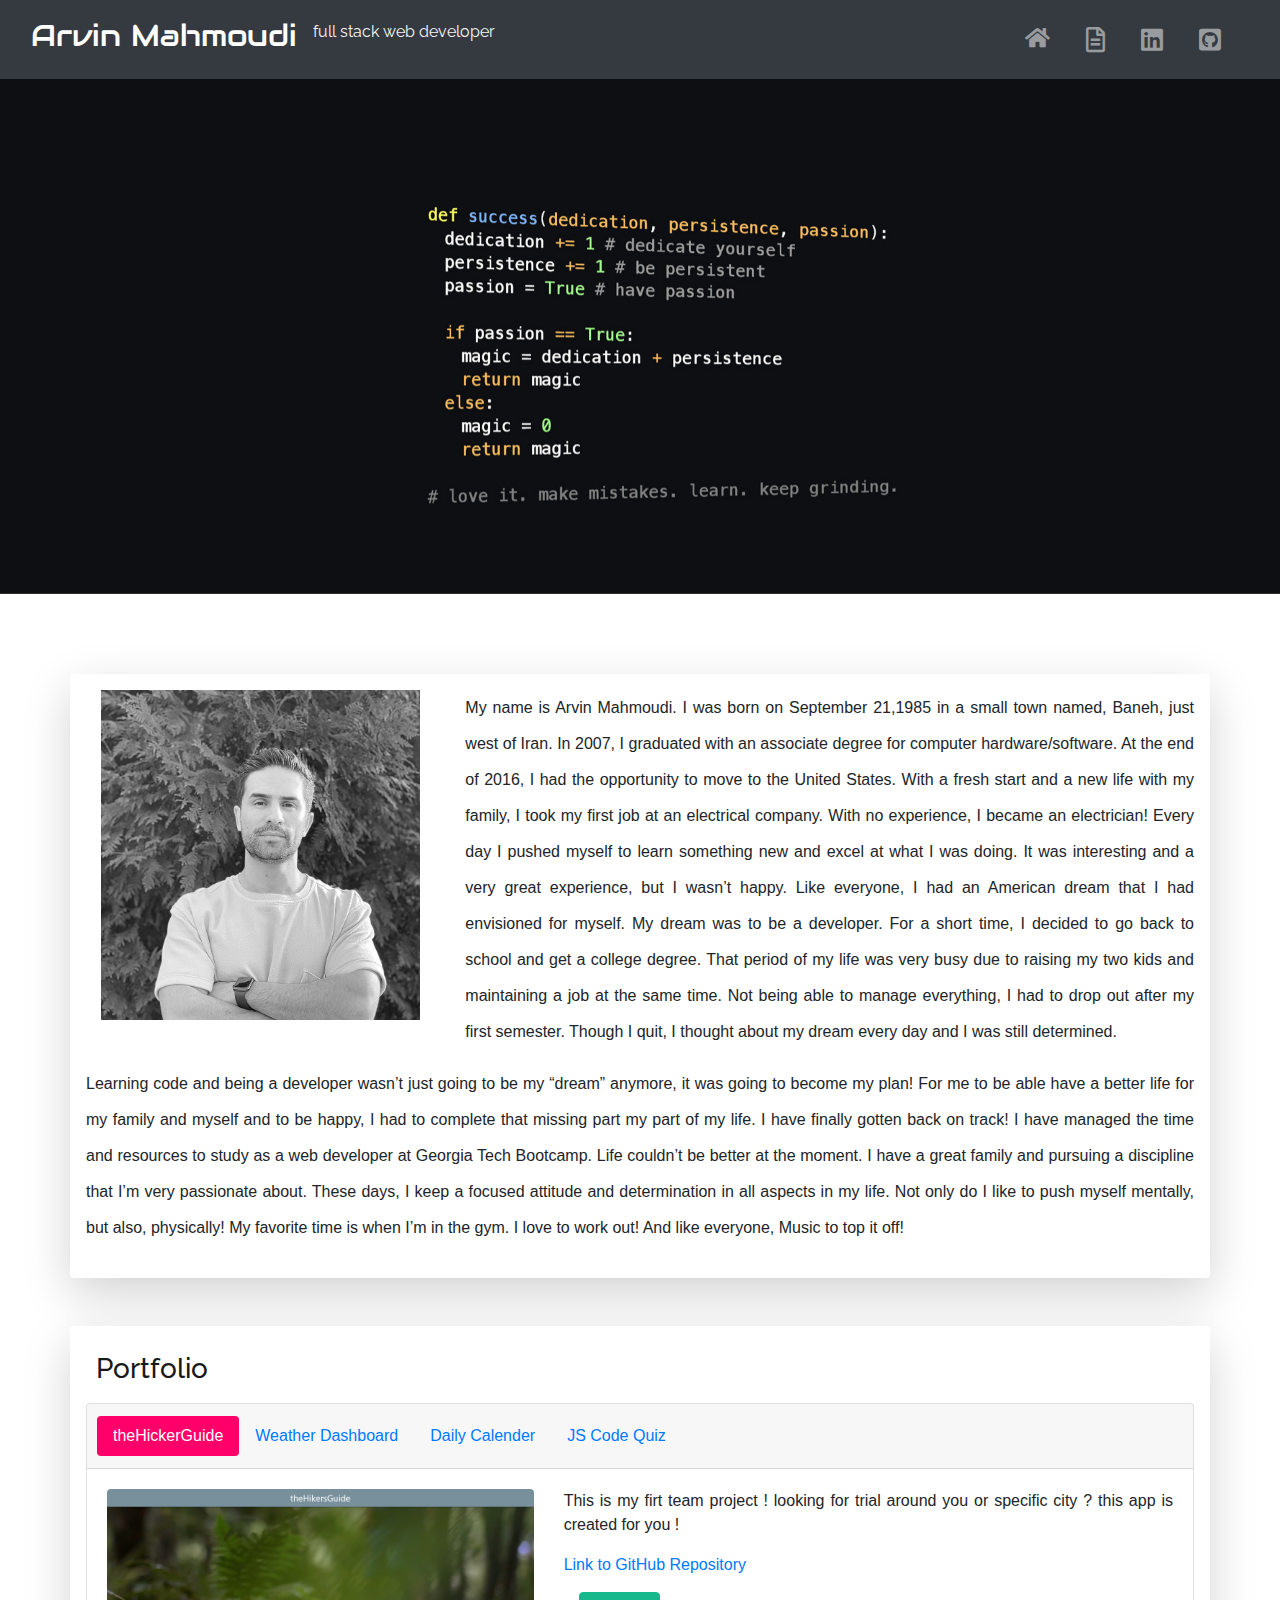
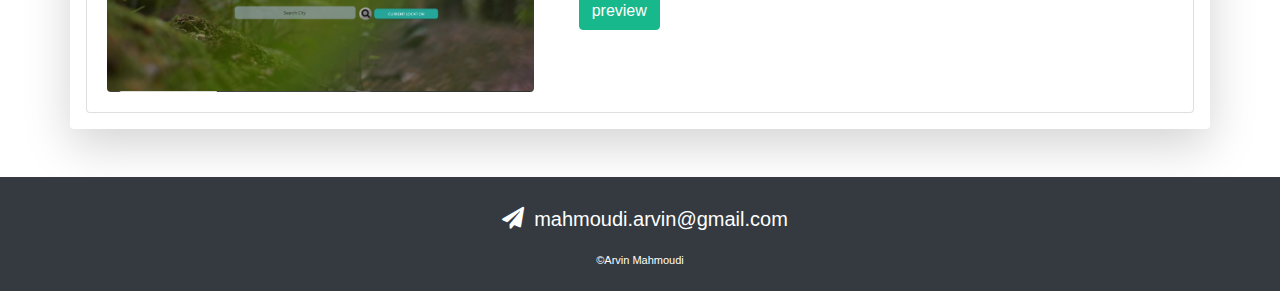
==== index.html @ 7edc0013 "create a seperate repo for portfolio" ====
<!DOCTYPE html>
<html lang="en">

<head>
  <meta charset="UTF-8">
  <meta name="viewport" content="width=device-width, initial-scale=1.0">
  <meta http-equiv="X-UA-Compatible" content="ie=edge">
  <title>Portfolio</title>

  <!-- Boostrap CSS link -->

  <link rel="stylesheet" href="https://stackpath.bootstrapcdn.com/bootstrap/4.4.1/css/bootstrap.min.css"
    integrity="sha384-Vkoo8x4CGsO3+Hhxv8T/Q5PaXtkKtu6ug5TOeNV6gBiFeWPGFN9MuhOf23Q9Ifjh" crossorigin="anonymous">
  <!--Boostrap JS link  -->
  <script src="https://code.jquery.com/jquery-3.4.1.slim.min.js"
    integrity="sha384-J6qa4849blE2+poT4WnyKhv5vZF5SrPo0iEjwBvKU7imGFAV0wwj1yYfoRSJoZ+n"
    crossorigin="anonymous"></script>
  <script src="https://cdn.jsdelivr.net/npm/popper.js@1.16.0/dist/umd/popper.min.js"
    integrity="sha384-Q6E9RHvbIyZFJoft+2mJbHaEWldlvI9IOYy5n3zV9zzTtmI3UksdQRVvoxMfooAo"
    crossorigin="anonymous"></script>
  <script src="https://stackpath.bootstrapcdn.com/bootstrap/4.4.1/js/bootstrap.min.js"
    integrity="sha384-wfSDF2E50Y2D1uUdj0O3uMBJnjuUD4Ih7YwaYd1iqfktj0Uod8GCExl3Og8ifwB6"
    crossorigin="anonymous"></script>
  <!-- Font awsome icon link -->
  <!-- <script src="https://kit.fontawesome.com/f520db768e.js" crossorigin="anonymous"></script> -->
  <!-- CSS file -->
  <link rel="stylesheet" href="style.css">
  <!-- Google Font -->

  <!-- h1 font family -->
  <link href="https://fonts.googleapis.com/css?family=Audiowide&display=swap" rel="stylesheet">
  <link href="https://fonts.googleapis.com/css?family=Poiret+One&display=swap" rel="stylesheet">
  <link href="https://fonts.googleapis.com/css?family=Raleway&display=swap" rel="stylesheet">


  <!-- (link) font -->
  <link href="https://fonts.googleapis.com/css?family=Exo+2&display=swap" rel="stylesheet">

  <link rel="stylesheet" href="Assets/css/all.css">
  <link rel="stylesheet" href="Assets/css/fontawesome.css">
  <link rel="stylesheet" href="Assets\css\fontawesome-all.min.css">
  <!-- JS file -->
  <script defer src="script.js"></script>

</head>

<body>
  <!-- Nav Bar -->
  <nav class="navbar navbar-expand-md navbar-dark bg-dark sticky-top">


    <div class="container-fluid">
      <div>
        <h1 class="navbar-brand ">Arvin Mahmoudi</h1>
      </div>
      <div>
        <p id="header-p"> full stack web developer</p>
      </div>

      <button class="navbar-toggler" type="button" data-toggle="collapse" data-target="#navbarResponsive"
        aria-controls="navbarResponsive" aria-expanded="false" aria-label="Toggle navigation">
        <span class="navbar-toggler-icon"></span>
      </button>
      <div class="collapse navbar-collapse" id="navbarResponsive">
        <!-- <div class="navbar-nav"> -->
        <ul class="navbar-nav ml-auto">
          <li class="nav-item">
            <a href="index.html" class="nav-link  fas fa-home" data-toggle="tooltip" data-placement="bottom"
              title="Home"><span class="label"></span></a>
          </li>

          <li class="nav-item">
            <a href="resume.html" class=" nav-link far fa-file-alt" data-toggle="tooltip" data-placement="bottom"
              title="Resume" target="_blank"><span class="label"></span></a>
          </li>
          <li class="nav-item">
            <a href="https://www.linkedin.com/in/arvin-mahmoudi" class=" nav-link  fab fa-linkedin"
              data-toggle="tooltip" data-placement="bottom" title="Linkedin" target="_blank"><span
                class="label"></span></a>
          </li>
          <li class="nav-item">
            <a href="https://github.com/arvin-m" target="_blank" class="nav-link  fab fa-github-square "
              data-toggle="tooltip" data-placement="bottom" title="GitHub"><span class="label"></span></a>
          </li>



        </ul>



      </div>
  </nav>


  <!-- carousel -->
  <div id="carouselExampleSlidesOnly" class="carousel slide" data-ride="carousel">
    <div class="carousel-inner">
      <div class="carousel-item active">
        <img src="Assets/images/Banner.png" class="d-block w-100" alt="...">
      </div>
      <div class="carousel-item">
        <img src="Assets/images/photo-12.png" class="d-block w-100" alt="...">
      </div>
      <div class="carousel-item">
        <img src="Assets/images/photo-10.png" class="d-block w-100" alt="...">
      </div>
    </div>
  </div>


  <!-- main content -->
  <div class="container-fluid padding" id="first-main-container">
    <div class="container" id="space"></div>
    <!-- about me section -->
    <div class="container shadow-lg p-3 mb-5 bg-white rounded">

      <div class="row justify-content-start ">

        <div class="col-xs-12 col-sm-12 col-md-4 col-lg-4">
          <img class="col-sm" src="Assets\images\arvin 2.png" class="rounded" alt="A Picture Of Me !"></div>

        <div class="col-xs-12 col-sm-12 col-md-8 col-lg-8">
          <p class="paragraph">My name is Arvin Mahmoudi. I was born on September 21,1985 in a small town
            named,
            Baneh, just west of Iran. In 2007, I graduated with an associate degree for computer
            hardware/software. At the end of 2016, I had the opportunity to move to the United
            States. With a fresh start and a new life with my family, I took my first job at an electrical
            company. With no experience, I became an electrician! Every day I pushed myself to
            learn something new and excel at what I was doing. It was interesting and a very great
            experience, but I wasn’t happy. Like everyone, I had an American dream that I had
            envisioned for myself. My dream was to be a developer. For a short time, I decided to
            go back to school and get a college degree. That period of my life was very busy due to
            raising my two kids and maintaining a job at the same time. Not being able to manage
            everything, I had to drop out after my first semester. Though I quit, I thought about my
            dream every day and I was still determined.
          </p>
        </div>

      </div>

      <div class="row justify-content-start">
        <div class="col-xs-12 col-sm-12 col-md-12 col-lg-12">
          <p class="paragraph">Learning code and being a developer
            wasn’t just going to be my “dream” anymore, it was going to become my plan! For me to
            be able have a better life for my family and myself and to be happy, I had to complete
            that missing part my part of my life.
            I have finally gotten back on track! I have managed
            the time and resources to study as a web developer at Georgia Tech Bootcamp. Life
            couldn’t be better at the moment. I have a great family and pursuing a discipline that I’m
            very passionate about. These days, I keep a focused attitude and determination in all
            aspects in my life. Not only do I like to push myself mentally, but also, physically! My
            favorite time is when I’m in the gym. I love to work out! And like everyone, Music to top it
            off!
          </p>
        </div>

      </div>

    </div>

    <!-- portfolio content -->
    <div class="container shadow-lg p-3 mb-5 bg-white rounded ">
      <div class="row">
        <div class="col-xs-12 col-sm-12 col-md-12 col-lg-12">
          <h3>Portfolio</h3>
        </div>
      </div>
      <div class="row">
        <div class="col-xs-12 col-sm-12 col-md-12 col-lg-12">
          <!-- Card project -->
          <div class="card text-justify justify-content-start">
            <div class=" card-header">
              <ul class="nav nav-pills card-header-pills justify-content-start">
                <li class="nav-item ">
                  <a class="nav-link  btnBcolor  " id="hickerBtn" href="#">theHickerGuide</a>
                </li>
                <li class="nav-item">
                  <a class="nav-link " href="#" id="weatherBtn">Weather Dashboard</a>
                </li>
                <li class="nav-item">
                  <a class="nav-link " href="#" id="calenderBtn">Daily Calender</a>
                </li>
                <li class="nav-item">
                  <a class="nav-link " href="#" id="quizBtn">JS Code Quiz</a>
                </li>

              </ul>
            </div>
            <!-- hicker project content -->
            <div class="card-body" id="hicker-body">
              <div class="row portf-card-content">
                <div class="col-xs-12 col-sm-12 col-md-5 col-lg-5">
                  <img src="Assets/images/project-pic/hicker-guide.PNG" alt="" class=" card-img prot-picture rounded">
                </div>
                <div class="col-xs-12 col-sm-12 col-sm-7 col-lg-7 text-justify justify-content-start">
                  <p class="card-text">This is my firt team project ! looking for trial around you or specific
                    city ? this app is created for you !</p>
                  <a class="card-title" href="https://github.com/arvin-m/theHikersGuide" target="_blank">Link to
                    GitHub Repository</a>

                  <div class="col-xs-12 col-sm-2 col-md-2 col-lg-2"><a href="https://aagrosse.github.io/theHikersGuide/"
                      class="btn btn-info" target="_blank">preview</a>
                  </div>
                </div>


              </div>
            </div>
            <!-- weather app content -->
            <div class="card-body" id="weather-body">
              <div class="row portf-card-content">
                <div class="col-xs-12 col-sm-12 col-md-5 col-lg-5">
                  <img src="Assets/images/project-pic/weather-dash.PNG" alt="" class="card-img prot-picture rounded">
                </div>
                <div class="col-xs-12 col-sm-12 col-sm-7 col-lg-7 text-justify justify-content-start">
                  <p class="card-text">Weather dashboar is an application to show you the weather information of
                    your city or specific city you're looking for .</p>
                  <a class="card-title" href="https://github.com/arvin-m/Weather-Dashboard" target="_blank">Link
                    to GitHub Repository</a>
                  <div class="col-xs-12 col-sm-2 col-md-2 col-lg-2"><a
                      href="https://arvin-m.github.io/Weather-Dashboard/" class="btn btn-info"
                      target="_blank">preview</a>
                  </div>

                </div>
              </div>
            </div>
            <!-- calender content -->
            <div class="card-body" id="calender-body">
              <div class="row portf-card-content">
                <div class="col-xs-12 col-sm-12 col-md-5 col-lg-5">
                  <img src="Assets/images/project-pic/daily-calendeer.PNG" alt="" class="card-img prot-picture rounded">
                </div>
                <div class="col-xs-12 col-sm-12 col-sm-7 col-lg-7 text-justify justify-content-start">
                  <p class="card-text"> Calender is a daily calender to manage your todo list base on office hours
                    and get your stuff done!.</p>
                  <a class="card-title" href="https://github.com/arvin-m/Daily-Calendar" target="_blank">Link to
                    GitHub Repository</a>
                  <div class="col-xs-12 col-sm-2 col-md-2 col-lg-2"><a href="https://arvin-m.github.io/Daily-Calendar/"
                      class="btn btn-info" target="_blank">preview</a></div>

                </div>
              </div>
            </div>
            <!-- the JS Quiz -->
            <div class="card-body" id="quiz-body">
              <div class="row portf-card-content">
                <div class="col-xs-12 col-sm-12 col-md-5 col-lg-5">
                  <img src="Assets/images/project-pic/code-quiz.PNG" alt="" class="card-img prot-picture rounded">
                </div>
                <div class="col-xs-12 col-sm-12 col-sm-7 col-lg-7 text-justify justify-content-start">
                  <p class="card-text">A little javascript Code Quiz!</p>
                  <a class="card-title" href="https://github.com/arvin-m/code-quiz" target="_blank">Link to GitHub
                    Repository</a>
                  <div class="col-xs-12 col-sm-2 col-md-2 col-lg-2"><a href="https://arvin-m.github.io/code-quiz/"
                      class="btn btn-info" target="_blank">preview</a></div>

                </div>
              </div>
            </div>

          </div>
        </div>


      </div>


      
    </div>
  </div>
  <div class="push"></div>
  <footer class="footer bg-dark">

    <div class="container-fluid padding bg-dark">
      <div class="row text-center">

        <div class="col-sm-12 col-md-12">

          <h5 class="lead "><span class=" fas fa-paper-plane"></span>mahmoudi.arvin@gmail.com </h5><span
            class="copyRight " ">&copy;Arvin Mahmoudi</span>
        

      </div>
    </div>
  </div>

</footer>
     
   
</body>

</html>
---- style.css ----
/* icon */
  .fab{
    font-size: 25px;
}
.fas{
    font-size: 22px;
}
.far{
    font-size: 25px;

}
.btnBcolor{
    background-color: #ff006a;
    color: white;
}

.btn-info{
    margin-top: 15px;
    border-color:#17b88b;
    background-color: #17b88b;
}
.paragraph{
    line-height: 36px;
    text-align: justify;
}
.navbar{
    background-color: #26b5cc;
}

h3{
    padding: 10px;
    /* border-bottom: gainsboro solid 2px; */
    width:100%;
    font-family: 'Raleway', sans-serif;
    color: rgb(25, 25, 26);

}
h1{
    font-family: 'Audiowide', cursive;
    color: whitesmoke;
    
}
.navbar-brand{
    font-size:30px;

}
#header-p{
    font-family: 'Raleway', sans-serif;
    color: whitesmoke;
    /* position: relative; */
    /* right: 317px; */
    /* top: 11px; */

}
#quiz-body{
       
    display: none;
}
#calender-body{
   
    display: none;

}
#weather-body{
   
    display: none;

}
#first-main-container{
    /* margin-top: 70px; */
}
#space{
    padding: 40px;
}
h5{
    color: white;

}

h1{

}
h3{

}
.copyRight{
    color: white;
    font-size: 11px;
}
span{
    margin:10px;
}
footer{
    padding: 20px;
    width: 100%;
}
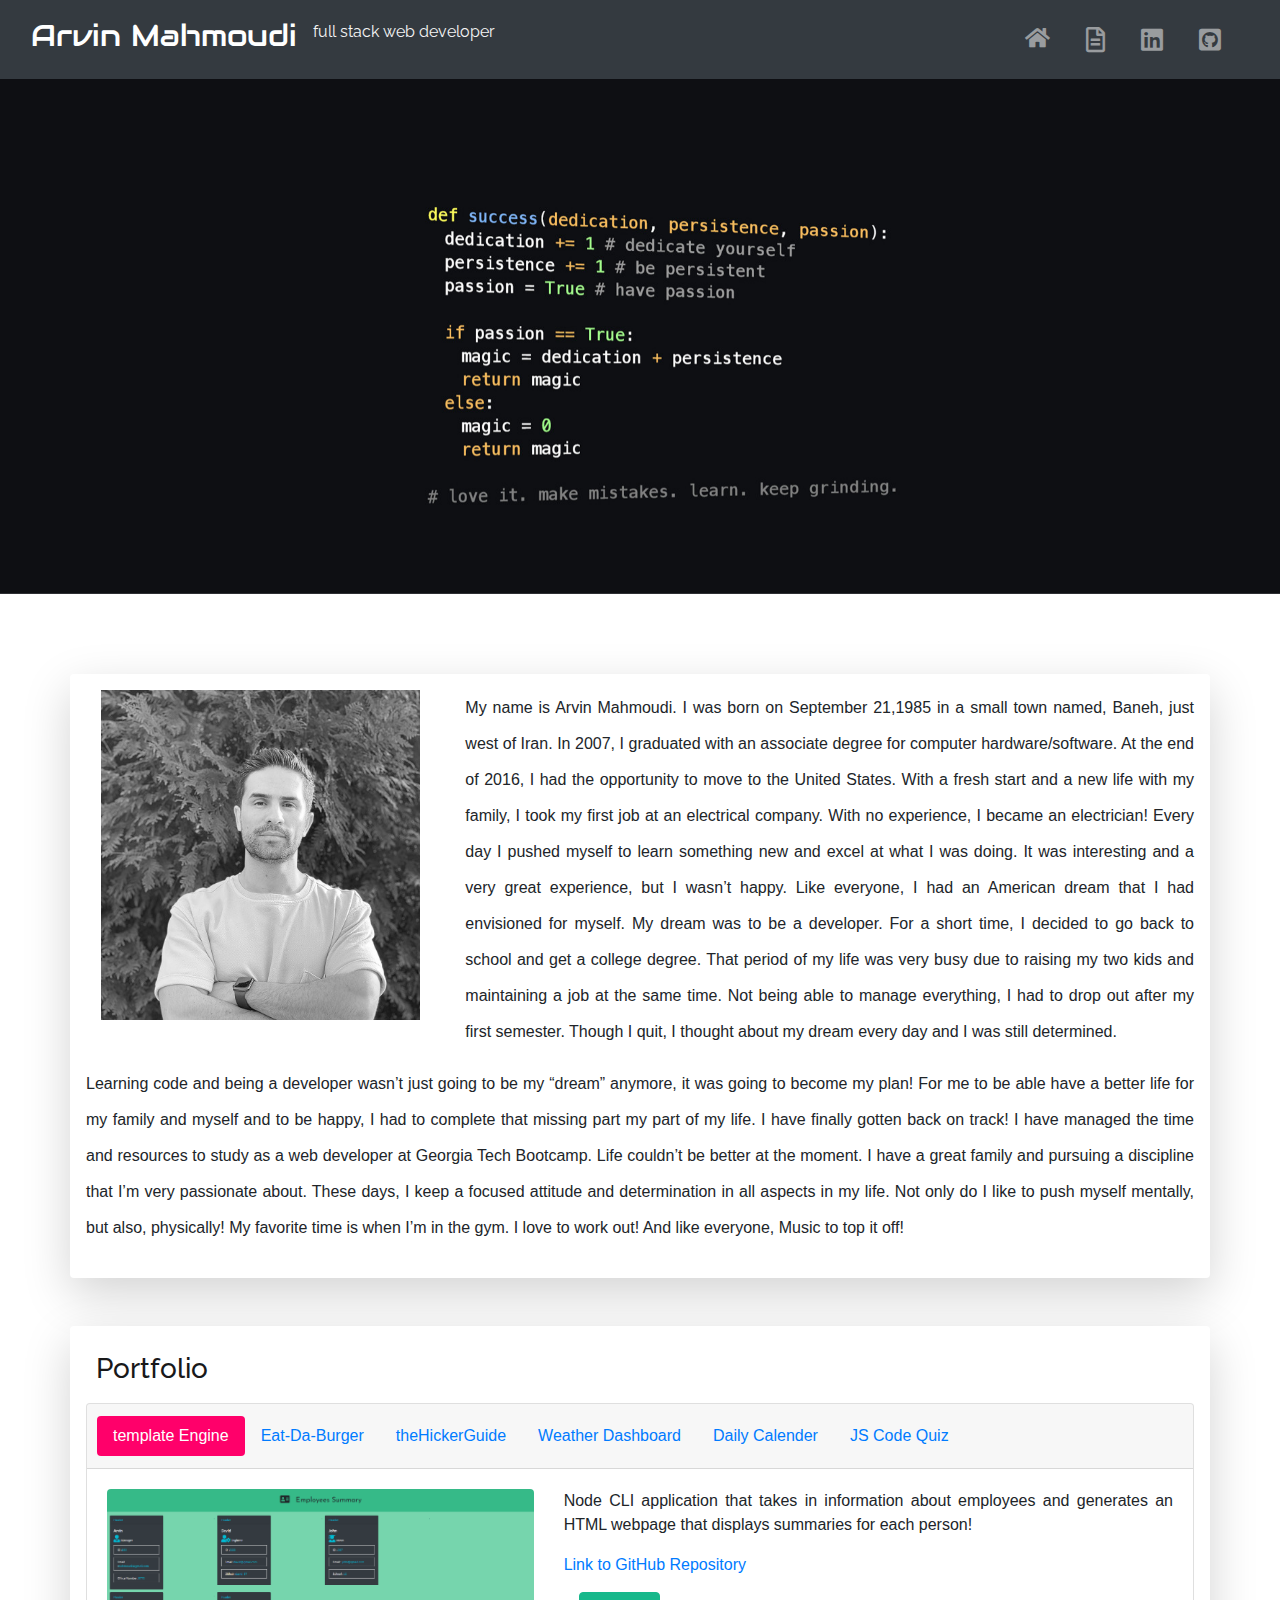
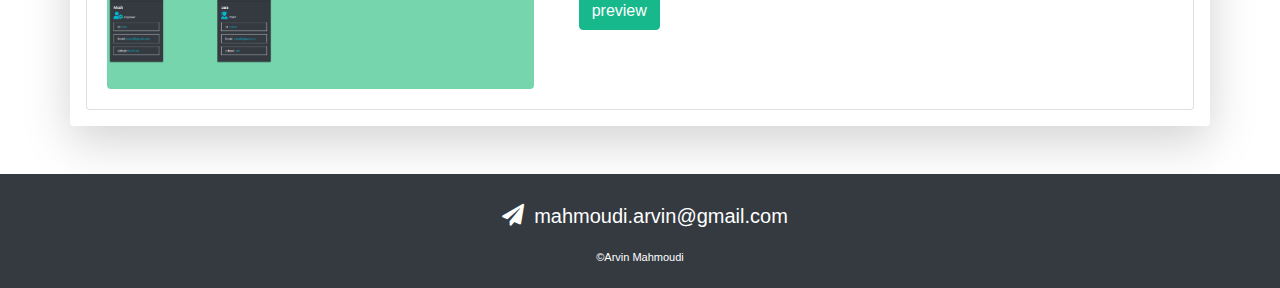
==== commit 08a38d14: "updating portfolio" ====
--- a/index.html
+++ b/index.html
@@ -173,7 +173,13 @@
             <div class=" card-header">
               <ul class="nav nav-pills card-header-pills justify-content-start">
                 <li class="nav-item ">
-                  <a class="nav-link  btnBcolor  " id="hickerBtn" href="#">theHickerGuide</a>
+                  <a class="nav-link  btnBcolor " id="tempEnBtn" href="#">template Engine</a>
+                </li>
+                <li class="nav-item ">
+                  <a class="nav-link " href="#" id="burgerBtn">Eat-Da-Burger</a>
+                </li>
+                <li class="nav-item ">
+                  <a class="nav-link " href="#"  id="hickerBtn">theHickerGuide</a>
                 </li>
                 <li class="nav-item">
                   <a class="nav-link " href="#" id="weatherBtn">Weather Dashboard</a>
@@ -259,6 +265,47 @@
                 </div>
               </div>
             </div>
+            <!-- Template Engine -->
+            
+            <div class="card-body" id="temPl-body">
+              <div class="row portf-card-content">
+                <div class="col-xs-12 col-sm-12 col-md-5 col-lg-5">
+                  <img src="Assets/images/project-pic/Temp-engi.PNG" alt="" class="card-img prot-picture rounded">
+                </div>
+                <div class="col-xs-12 col-sm-12 col-sm-7 col-lg-7 text-justify justify-content-start">
+                  <p class="card-text"> Node CLI application that takes in information about employees and generates an HTML webpage that displays summaries for each person!</p>
+                  <a class="card-title" href="https://github.com/arvin-m/Template-Engine" target="_blank">Link to GitHub
+                    Repository</a>
+                  <div class="col-xs-12 col-sm-2 col-md-2 col-lg-2"><a href="https://github.com/arvin-m/Template-Engine/blob/master/output/process.gif"
+                      class="btn btn-info" target="_blank">preview</a></div>
+
+                </div>
+              </div>
+            </div>
+            <!-- Burger App -->
+            
+            <div class="card-body" id="burger-body">
+              <div class="row portf-card-content">
+                <div class="col-xs-12 col-sm-12 col-md-5 col-lg-5">
+                  <img src="Assets/images/project-pic/burger.PNG" alt="" class="card-img prot-picture rounded">
+                </div>
+                <div class="col-xs-12 col-sm-12 col-sm-7 col-lg-7 text-justify justify-content-start">
+                  <p class="card-text"> Eat-Da-Burger is a burger logger app with MySQL, Node, Express, Handlebars and a homemade ORM .</p>
+                  <a class="card-title" href="https://github.com/arvin-m/burger" target="_blank">Link to GitHub
+                    Repository</a>
+                  <div class="col-xs-12 col-sm-2 col-md-2 col-lg-2"><a href="https://arvin-m.github.io/burger/"
+                      class="btn btn-info" target="_blank">preview</a></div>
+
+                </div>
+              </div>
+            </div>
+
+
+
+
+
+
+
 
           </div>
         </div>
--- a/style.css
+++ b/style.css
@@ -29,7 +29,6 @@
 
 h3{
     padding: 10px;
-    /* border-bottom: gainsboro solid 2px; */
     width:100%;
     font-family: 'Raleway', sans-serif;
     color: rgb(25, 25, 26);
@@ -47,9 +46,10 @@
 #header-p{
     font-family: 'Raleway', sans-serif;
     color: whitesmoke;
-    /* position: relative; */
-    /* right: 317px; */
-    /* top: 11px; */
+    
+}
+#hicker-body{
+    display: none;
 
 }
 #quiz-body{
@@ -66,8 +66,8 @@
     display: none;
 
 }
-#first-main-container{
-    /* margin-top: 70px; */
+#burger-body{
+    display: none;
 }
 #space{
     padding: 40px;
@@ -77,12 +77,6 @@
 
 }
 
-h1{
-
-}
-h3{
-
-}
 .copyRight{
     color: white;
     font-size: 11px;
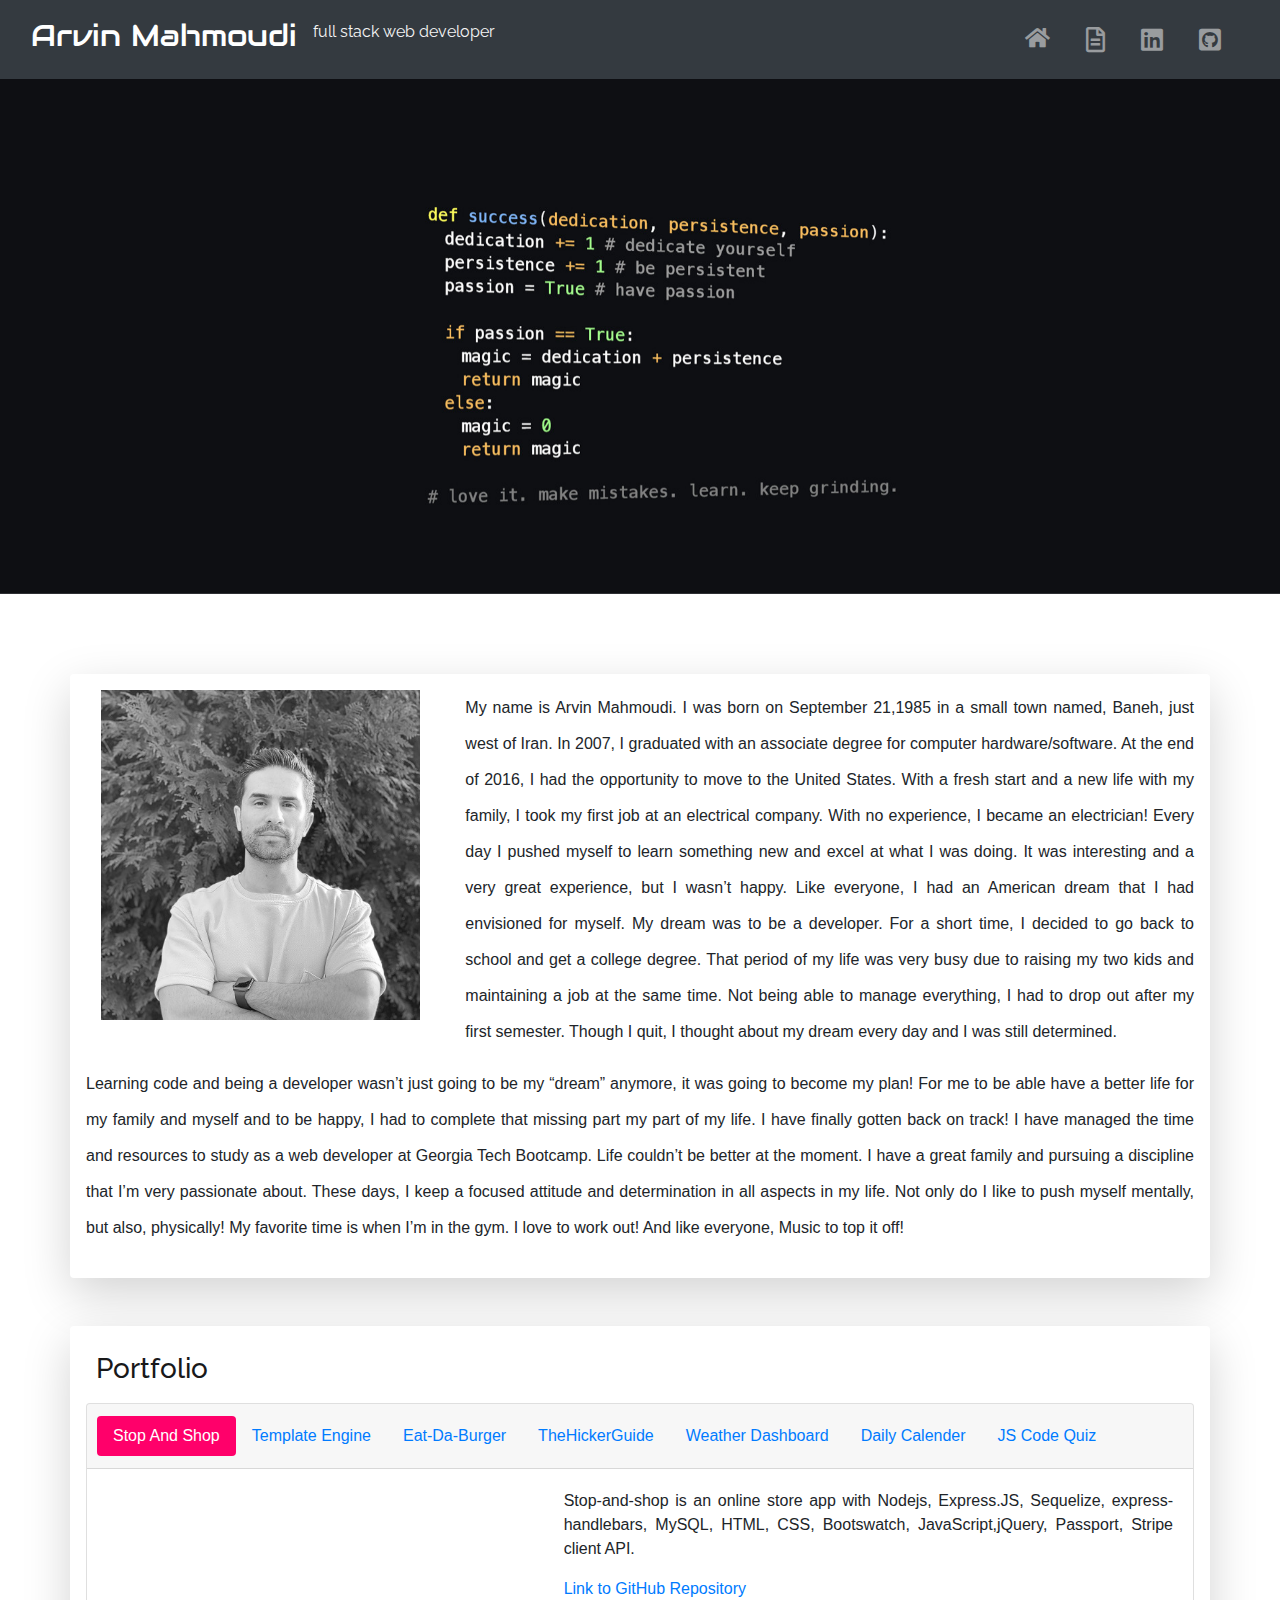
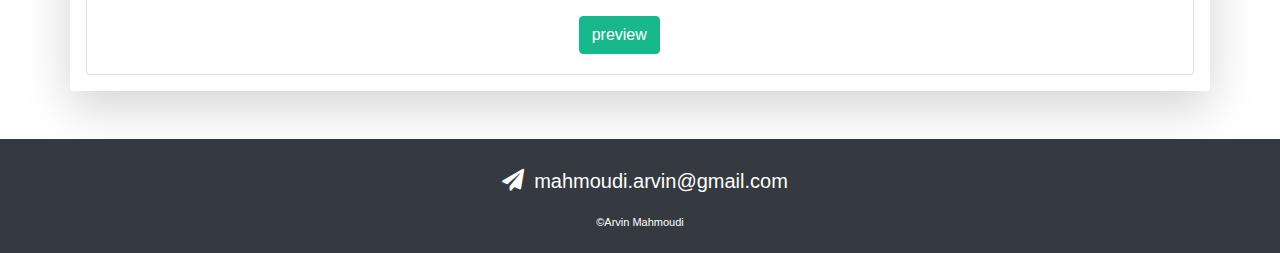
==== commit c387d96a: "adding new project to portfolio" ====
--- a/index.html
+++ b/index.html
@@ -173,13 +173,16 @@
             <div class=" card-header">
               <ul class="nav nav-pills card-header-pills justify-content-start">
                 <li class="nav-item ">
-                  <a class="nav-link  btnBcolor " id="tempEnBtn" href="#">template Engine</a>
+                  <a class="nav-link  btnBcolor " id="shopBtn" href="#">Stop And Shop</a>
+                </li>
+                <li class="nav-item ">
+                  <a class="nav-link  " id="tempEnBtn" href="#">Template Engine</a>
                 </li>
                 <li class="nav-item ">
                   <a class="nav-link " href="#" id="burgerBtn">Eat-Da-Burger</a>
                 </li>
                 <li class="nav-item ">
-                  <a class="nav-link " href="#"  id="hickerBtn">theHickerGuide</a>
+                  <a class="nav-link " href="#" id="hickerBtn">TheHickerGuide</a>
                 </li>
                 <li class="nav-item">
                   <a class="nav-link " href="#" id="weatherBtn">Weather Dashboard</a>
@@ -266,45 +269,62 @@
               </div>
             </div>
             <!-- Template Engine -->
-            
+
             <div class="card-body" id="temPl-body">
               <div class="row portf-card-content">
                 <div class="col-xs-12 col-sm-12 col-md-5 col-lg-5">
                   <img src="Assets/images/project-pic/Temp-engi.PNG" alt="" class="card-img prot-picture rounded">
                 </div>
                 <div class="col-xs-12 col-sm-12 col-sm-7 col-lg-7 text-justify justify-content-start">
-                  <p class="card-text"> Node CLI application that takes in information about employees and generates an HTML webpage that displays summaries for each person!</p>
+                  <p class="card-text"> Node CLI application that takes in information about employees and generates an
+                    HTML webpage that displays summaries for each person!</p>
                   <a class="card-title" href="https://github.com/arvin-m/Template-Engine" target="_blank">Link to GitHub
                     Repository</a>
-                  <div class="col-xs-12 col-sm-2 col-md-2 col-lg-2"><a href="https://github.com/arvin-m/Template-Engine/blob/master/output/process.gif"
+                  <div class="col-xs-12 col-sm-2 col-md-2 col-lg-2"><a
+                      href="https://github.com/arvin-m/Template-Engine/blob/master/output/process.gif"
                       class="btn btn-info" target="_blank">preview</a></div>
 
                 </div>
               </div>
             </div>
             <!-- Burger App -->
-            
+
             <div class="card-body" id="burger-body">
               <div class="row portf-card-content">
                 <div class="col-xs-12 col-sm-12 col-md-5 col-lg-5">
                   <img src="Assets/images/project-pic/burger.PNG" alt="" class="card-img prot-picture rounded">
                 </div>
                 <div class="col-xs-12 col-sm-12 col-sm-7 col-lg-7 text-justify justify-content-start">
-                  <p class="card-text"> Eat-Da-Burger is a burger logger app with MySQL, Node, Express, Handlebars and a homemade ORM .</p>
+                  <p class="card-text"> Eat-Da-Burger is a burger logger app with MySQL, Node, Express, Handlebars and a
+                    homemade ORM .</p>
                   <a class="card-title" href="https://github.com/arvin-m/burger" target="_blank">Link to GitHub
                     Repository</a>
-                  <div class="col-xs-12 col-sm-2 col-md-2 col-lg-2"><a href="https://arvin-m.github.io/burger/"
-                      class="btn btn-info" target="_blank">preview</a></div>
-
-                </div>
-              </div>
-            </div>
-
-
-
-
-
-
+                  <div class="col-xs-12 col-sm-2 col-md-2 col-lg-2"><a href="https://arvin-burger-shack.herokuapp.com/"
+                      class="btn btn-info" target="_blank">preview</a></div>
+
+                </div>
+              </div>
+            </div>
+
+            <!-- Stop and shop App -->
+
+            <div class="card-body" id="stop-shop-body">
+              <div class="row portf-card-content">
+                <div class="col-xs-12 col-sm-12 col-md-5 col-lg-5">
+                  <img src="Assets/images/project-pic/stop-and-shop.PNG" alt="" class="card-img prot-picture rounded">
+                </div>
+                <div class="col-xs-12 col-sm-12 col-sm-7 col-lg-7 text-justify justify-content-start">
+                  <p class="card-text"> Stop-and-shop is an online store app with Nodejs, Express.JS, Sequelize,
+                    express-handlebars, MySQL, HTML, CSS, Bootswatch, JavaScript,jQuery, Passport, Stripe client API.
+                  </p>
+                  <a class="card-title" href="https://github.com/arvin-m/Stop-And-Shop" target="_blank">Link to GitHub
+                    Repository</a>
+                  <div class="col-xs-12 col-sm-2 col-md-2 col-lg-2"><a href="https://stop-and-shop-2020.herokuapp.com/"
+                      class="btn btn-info" target="_blank">preview</a></div>
+
+                </div>
+              </div>
+            </div>
 
 
           </div>
@@ -314,7 +334,7 @@
       </div>
 
 
-      
+
     </div>
   </div>
   <div class="push"></div>
--- a/style.css
+++ b/style.css
@@ -69,6 +69,10 @@
 #burger-body{
     display: none;
 }
+#temPl-body{
+    display: none;
+
+}
 #space{
     padding: 40px;
 }
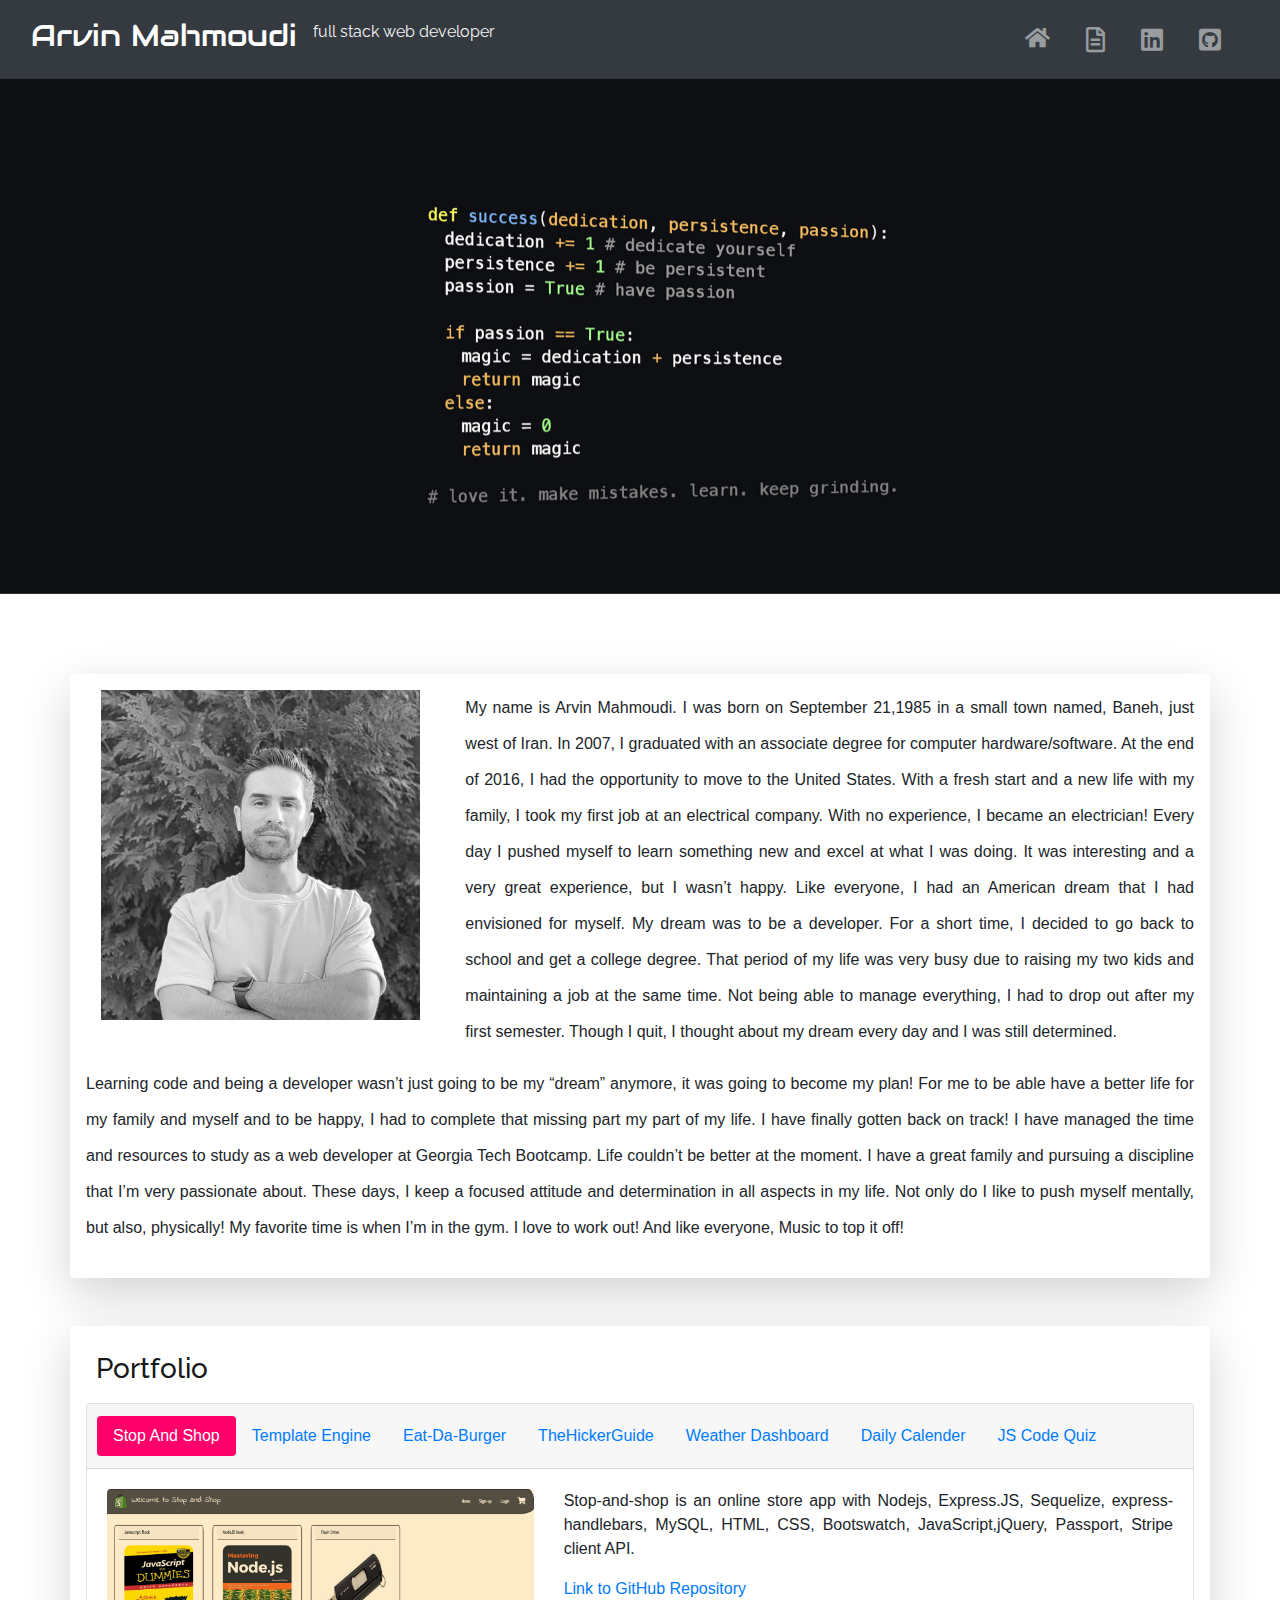
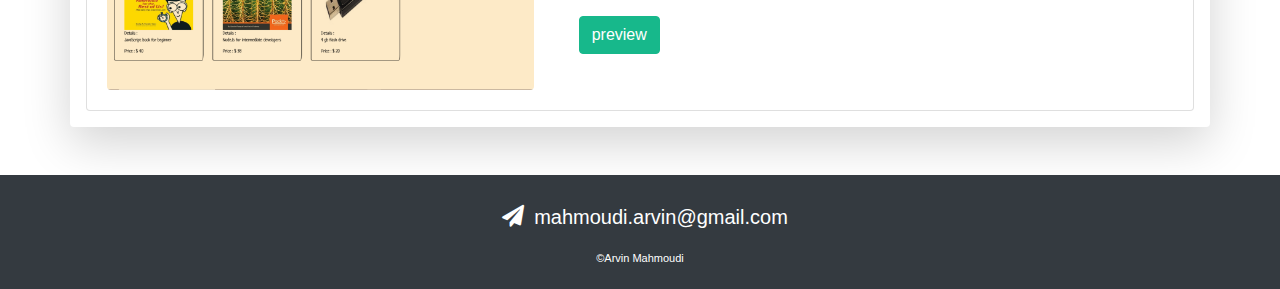
==== commit e523b00f: "fixing the stop and shop pic" ====
--- a/index.html
+++ b/index.html
@@ -311,7 +311,7 @@
             <div class="card-body" id="stop-shop-body">
               <div class="row portf-card-content">
                 <div class="col-xs-12 col-sm-12 col-md-5 col-lg-5">
-                  <img src="Assets/images/project-pic/stop-and-shop.PNG" alt="" class="card-img prot-picture rounded">
+                  <img src="Assets/images/project-pic/stop-and-shop.png" alt="" class="card-img prot-picture rounded">
                 </div>
                 <div class="col-xs-12 col-sm-12 col-sm-7 col-lg-7 text-justify justify-content-start">
                   <p class="card-text"> Stop-and-shop is an online store app with Nodejs, Express.JS, Sequelize,
